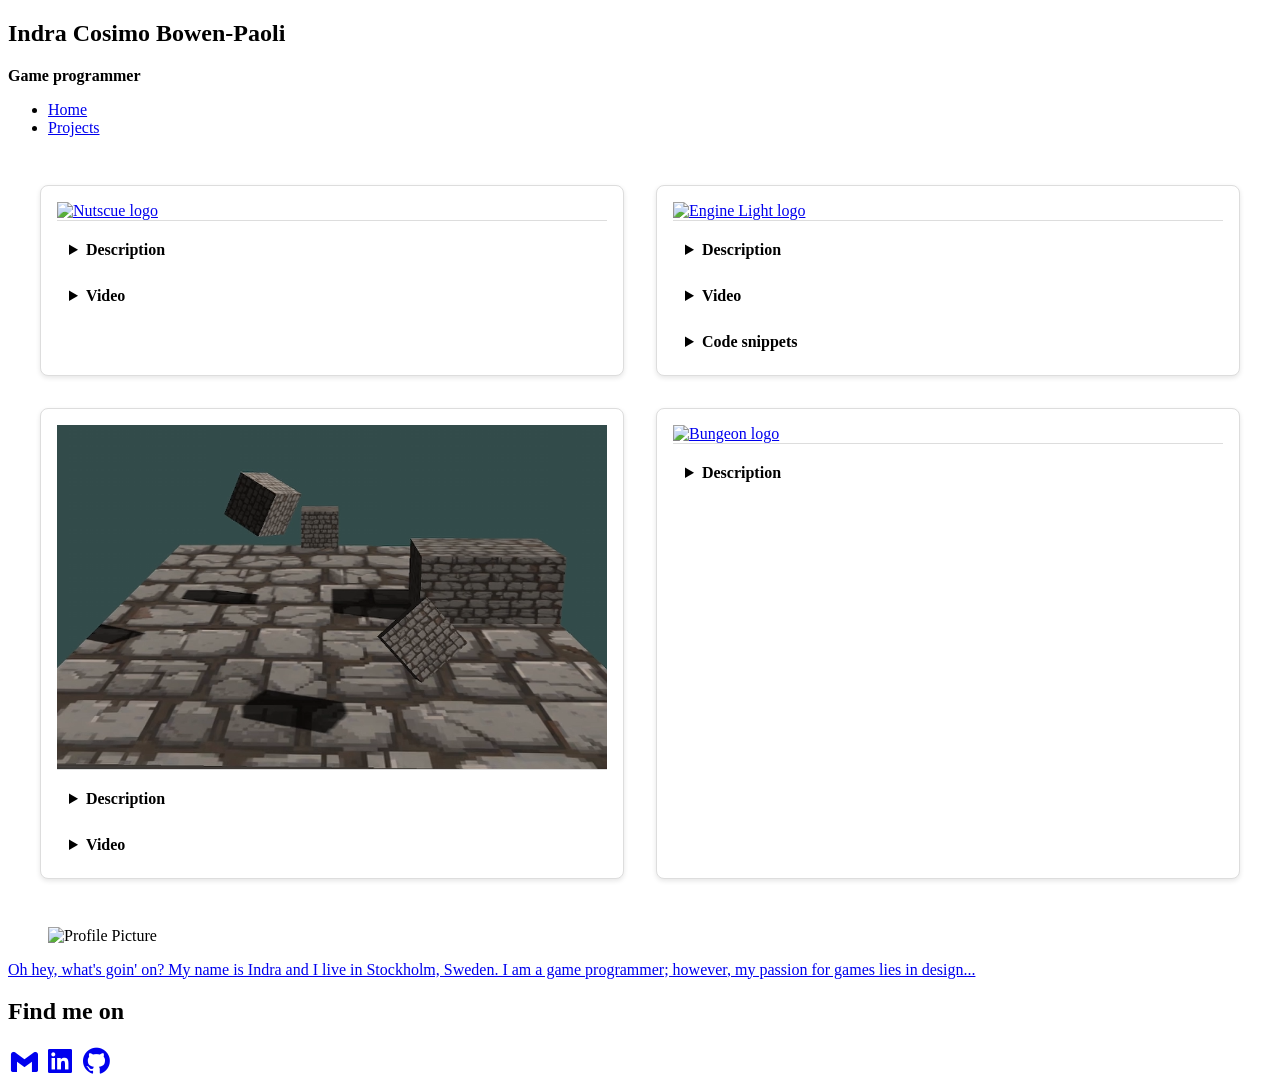
==== projects.html @ 741e6806 "combined video and projects dropdown menus" ====
<!DOCTYPE html>
<html lang="en">

<head>
    <meta charset="utf-8">
    <meta name="viewport" content="width=device-width, initial-scale=1">
    <title>Indra - Projects</title>

    <link rel="stylesheet" href="styles/base.css">
    <link rel="stylesheet" href="styles/components.css">
    <link rel="stylesheet" href="styles/pages/projects.css">

    <link href="https://unpkg.com/boxicons@2.1.4/css/boxicons.min.css" rel="stylesheet">
</head>

<body>
    <nav class="navbar">
        <div class="navbar-bar container">
            <div class="brand">
                <h2 class="title">Indra Cosimo Bowen-Paoli</h2>
                <p class="subtitle"><strong>Game programmer</strong></p>
            </div>

            <ul class="nav-links">
                <li><a href="index.html">Home</a></li>
                <li class="active"><a href="projects.html">Projects</a></li>
            </ul>
        </div>
    </nav>

    <main class="container page">
        <section class="projects-container">
            <!-- Nutscue -->
<div class="project" id="nutscue">
  <a target="_blank" rel="noopener noreferrer" href="https://futuregames.itch.io/nutscue">
    <img src="assets/images/nutscue_logo.png" alt="Nutscue logo" class="project-img">
  </a>

  <details class="dropdown desc-dropdown">
    <summary>Description</summary>
    <div class="dropdown-body">
      A Unity-based platformer where you play as a squirrel mother trying to save her children.
      I made the checkpoint, pause, damage and sound systems.
    </div>
  </details>

  <details class="dropdown video-dropdown">
    <summary>Video</summary>
    <div class="dropdown-body">
      <video class="project-video" controls preload="metadata" playsinline poster="assets/videos/posters/nutscue2.png">
        <source src="assets/videos/NutscueCheckpoints.webm" type="video/webm" />
        Your browser does not support HTML video.
      </video>
      <p class="video-caption">Checkpoint demonstration</p>
    </div>
  </details>
</div>

            <!-- Engine Light -->
<div class="project" id="engine-light">
  <a target="_blank" rel="noopener noreferrer" href="https://futuregames.itch.io/enginelight">
    <img src="assets/images/enginelight_logo.png" alt="Engine Light logo" class="project-img">
  </a>

  <details class="dropdown desc-dropdown">
    <summary>Description</summary>
    <div class="dropdown-body">
      An ambitious project made in Unreal 5, a survival driving game where your car is your safe zone.
      I was responsible for the vehicle programming and kept it modular (shared base + specialized classes, in this case a muscle car was used as the main drivable vehicle)
      so we could iterate on handling and support upgrades/tuning.
    </div>
  </details>

  <details class="dropdown video-dropdown">
    <summary>Video</summary>
    <div class="dropdown-body">
      <video class="project-video" controls preload="metadata" playsinline poster="assets/videos/posters/enginelight_logo.png">
        <source src="assets/videos/EngineClip_webm.webm" type="video/webm" />
        Your browser does not support HTML video.
      </video>
            <p class="video-caption">Driving demonstration</p>
    </div>
  </details>

  <details class="dropdown code-dropdown">
    <summary>Code snippets</summary>
    <div class="dropdown-body">
                        <p>
                            Modular approach: a <strong>base vehicle pawn</strong> holds shared driving behaviors (input, drift,
                            boost, reset), while each car type focuses on <strong>tuning data</strong>.
                            A unified controller swaps between FPS and vehicle pawns and swaps input mapping contexts.
                        </p>

                        <h4>Base car pawn: shared setup + driving hooks</h4>
                        <pre class="code"><code>// Base: shared components + chaos movement access
SetRootComponent(GetMesh());

InteriorSpringArm = CreateDefaultSubobject&lt;USpringArmComponent&gt;(TEXT("Interior Spring Arm"));
InteriorSpringArm-&gt;SetupAttachment(GetMesh());

InteriorCamera = CreateDefaultSubobject&lt;UCameraComponent&gt;(TEXT("Interior Camera"));
InteriorCamera-&gt;SetupAttachment(InteriorSpringArm, USpringArmComponent::SocketName);

ChaosVehicleMovement = CastChecked&lt;UChaosWheeledVehicleMovementComponent&gt;(GetVehicleMovement());
GetMesh()-&gt;SetSimulatePhysics(true);
GetMesh()-&gt;SetCollisionProfileName(FName("Vehicle"));</code></pre>

                        <h4>Drift: reduce grip + increase angular damping</h4>
                        <pre class="code"><code>// Drift
bIsDrifting = true;

for (auto&amp; WheelSetup : ChaosVehicleMovement-&gt;WheelSetups)
{
  if (WheelSetup.WheelClass)
  {
    WheelSetup.WheelClass.GetDefaultObject()-&gt;FrictionForceMultiplier
      = DefaultGrip * DriftGripReduction;
  }
}

GetMesh()-&gt;SetAngularDamping(DefaultAngularDrag * DriftAngularDragMultiplier);
ChaosVehicleMovement-&gt;SetHandbrakeInput(true);</code></pre>

                        <h4>Nitro: temporary engine boost + impulse</h4>
                        <pre class="code"><code>// Nitro boost
bIsBoosting = true;
bCanBoost = false;

float OriginalMaxTorque = ChaosVehicleMovement-&gt;EngineSetup.MaxTorque;
float OriginalMaxRPM = ChaosVehicleMovement-&gt;EngineSetup.MaxRPM;

ChaosVehicleMovement-&gt;EngineSetup.MaxTorque *= BoostMultiplier;
ChaosVehicleMovement-&gt;EngineSetup.MaxRPM *= 2.5f;

GetMesh()-&gt;AddImpulse(GetActorForwardVector() * BoostThrust);</code></pre>

                        <h4>Derived car “feel”: muscle car tuning</h4>
                        <pre class="code"><code>// MuscleCar: tuning values live in the derived class
GetChaosVehicleMovement()-&gt;WheelSetups.SetNum(4);

GetChaosVehicleMovement()-&gt;WheelSetups[0].WheelClass = UCPP_BasicFrontWheel::StaticClass();
GetChaosVehicleMovement()-&gt;WheelSetups[2].WheelClass = UCPP_BasicRearWheel::StaticClass();

GetChaosVehicleMovement()-&gt;EngineSetup.MaxTorque = 750.f;
GetChaosVehicleMovement()-&gt;EngineSetup.MaxRPM = 7000.0f;</code></pre>

                        <h4>Unified controller: swap pawns + swap input mapping contexts</h4>
                        <pre class="code"><code>// Pawn swap + mapping context swap
Subsystem-&gt;ClearAllMappings();

if (NewPawn == VehiclePawn &amp;&amp; CarInputMappingContext)
{
  Subsystem-&gt;AddMappingContext(CarInputMappingContext, 0);
}
else if (NewPawn == FPSPawn &amp;&amp; FPSInputMappingContext)
{
  Subsystem-&gt;AddMappingContext(FPSInputMappingContext, 0);
}

Possess(NewPawn);</code></pre>
                    </div>
                </details>
            </div>

            <!-- Hobby Engine (standalone) -->
<div class="project" id="hobby-engine">
  <img src="assets/images/Dumpster.png" alt="DumpsterFire Engine" class="project-img">

  <details class="dropdown desc-dropdown">
    <summary>Description</summary>
    <div class="dropdown-body">
<div class="dropdown-body">
                        DumpsterFire Engine is a 3D engine using OpenGL as its graphical backend. At its current stage I can
                        generate 3D and 2D objects, load meshes via a .obj loader, set textures and various lighting settings.
                        <br>
                        The in-engine UI allows us to spawn entities and play around with them.
                        <br><br>
                        At its current stage, the engine can:
                        <br>• Render basic 3D and 2D objects.
                        <br>• Load meshes via a .obj loader.
                        <br>• Apply diffuse + specular textures.
                        <br>• Configure lighting in real time (Directional / Point / Spot) with support for up to 16 lights.
                        <br>• Use ImGui panels to spawn/edit entities, adjust render settings, and debug systems while running.
                        <br>• Save/load entity data via JSON serialization.
                    </div>
      <br><br>
      Repo:
      <a href="https://github.com/indracosimo/DumpsterFireRefuelled" target="_blank" rel="noopener noreferrer">
        DumpsterFireRefuelled
      </a>
    </div>
  </details>

  <details class="dropdown video-dropdown">
    <summary>Video</summary>
    <div class="dropdown-body">
      <video class="project-video" controls preload="metadata" playsinline>
        <source src="assets/videos/DumpsterFireEngine.webm" type="video/webm" />
        Your browser does not support HTML video.
      </video>
                  <p class="video-caption">Short demo showing shadow mapping and some short gameplay footage</p>

    </div>
  </details>

  <!-- <details class="dropdown">
    <summary>Notes</summary> -->
    
                </details>
            </div>

            <!-- Bungeon -->
            <div class="project" id="bungeon">
                <a target="_blank" rel="noopener noreferrer" href="https://futuregames.itch.io/the-bungeon">
                    <img src="assets/images/bungeon_logo.png" alt="Bungeon logo" class="project-img">
                </a>

                <details class="dropdown desc-dropdown">
                    <summary>Description</summary>
                    <div class="dropdown-body">
                        A first person dungeon crawler with the ever looming presence of an evil rabbit.
                        I worked on the architecture of game including pause systems, character movement, and dynamic audio.
                    </div>
                </details>
            </div>
        </section>
    </main>

    <!--FOOTER-->
    <footer class="footer">
        <div class="footer-container">
            <div class="footer-columns">

                <div class="footer-left">
                    <figure class="image is-64x64">
                        <img class="is-rounded" src="assets/images/indra_nice.jpg" alt="Profile Picture">
                    </figure>
                    <div class="about-blurb">
                        <a href="#about" class="footer-blurb-link">
                            <p>
                                Oh hey, what's goin' on? My name is Indra and I live in Stockholm, Sweden.
                                I am a game programmer; however, my passion for games lies in design...
                            </p>
                        </a>
                    </div>
                </div>

                <!--Links-->
                <div class="footer-right">
                    <h2>Find me on</h2>
                    <div class="footer-links">
                        <a href="mailto:indracosimo@gmail.com" target="_blank" title="Gmail"><i class="bx bxl-gmail"
                                style="font-size: 2rem;"></i></a>
                        <a href="https://www.linkedin.com/in/indra-cosimo-bowen-paoli-a104a71a9/" target="_blank"
                            title="LinkedIn"><i class="bx bxl-linkedin-square" style="font-size: 2rem;"></i></a>
                        <a href="https://github.com/indracosimo" target="_blank" title="GitHub"><i class="bx bxl-github"
                                style="font-size: 2rem;"></i></a>
                    </div>
                </div>

            </div>
        </div>
    </footer>
</body>

</html>
---- styles/pages/projects.css ----
.projects-container {
  padding: 2rem;
  display: grid;

  /* Force exactly 2 columns on desktop */
  grid-template-columns: repeat(2, minmax(0, 1fr)) !important;

  gap: 2rem;

    background: var(--border);
  border: 1px solid var(--border);
  border-radius: 16px;
}

/* Collapse to 1 column earlier for readability */
@media (max-width: 980px) {
  .projects-container {
    grid-template-columns: 1fr !important;
  }
}

.project {
  background: #fff;
  border: 1px solid #ddd;
  border-radius: 8px;
  overflow: hidden;
  box-shadow: 0 2px 5px rgba(0, 0, 0, 0.1);
  padding: 1rem;
}

.project img {
  width: 100%;
  height: auto;
  border-bottom: 1px solid #ddd;
  display: block;
}

.project-video {
  width: 100%;
  height: auto;
  margin-top: 0.75rem;
  border-radius: 10px;
  display: block;
  border: 1px solid rgba(179, 209, 248, 0.6);
}

/* Shared dropdown styling (Description + Video + Code snippets + Notes) */
.dropdown {
  margin-top: 0.75rem;
  border: 1px solid #ddd;
  border-radius: 10px;
  padding: 0.5rem 0.75rem;
  background: rgba(255, 255, 255, 0.6);
      background: var(--surface);
  border: 1px solid var(--border);
  border-radius: 16px;
}

.dropdown > summary {
  cursor: pointer;
  font-weight: 700;
  user-select: none;
}

.dropdown .dropdown-body {
  margin-top: 0.5rem;
  color: rgba(30, 42, 58, 0.9);
}
.video-caption {
  margin-top: 0.5rem;
  color: rgba(30, 42, 58, 0.85);
  font-size: 0.95rem;
}

/* Code snippet formatting */
.dropdown h4 {
  margin-top: 0.75rem;
  font-size: 1rem;
}

pre.code {
  margin-top: 0.5rem;
  padding: 0.75rem;
  overflow: auto;
  border-radius: 10px;
  background: #0f172a;
  color: #e2e8f0;
  font-size: 0.85rem;
  line-height: 1.35;
  border: 1px solid rgba(179, 209, 248, 0.35);
}

pre.code code {
  font-family: ui-monospace, SFMono-Regular, Menlo, Monaco, Consolas, "Liberation Mono", "Courier New", monospace;
}
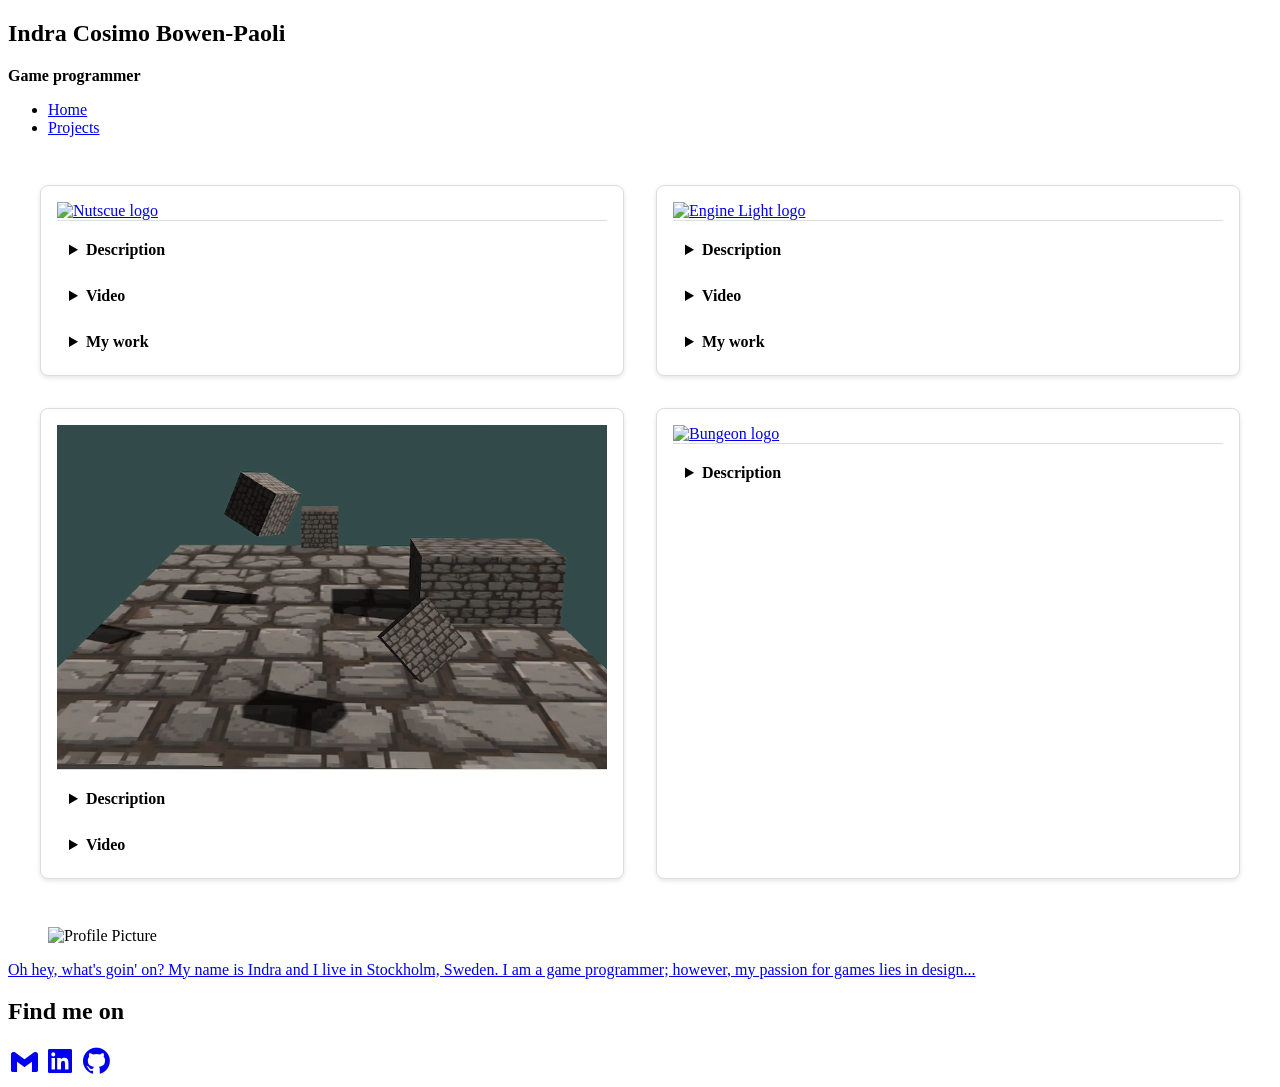
==== commit 41902781: "Nutscue Update" ====
--- a/projects.html
+++ b/projects.html
@@ -54,6 +54,211 @@
       <p class="video-caption">Checkpoint demonstration</p>
     </div>
   </details>
+
+  <details class="dropdown code-dropdown">
+  <summary>My work</summary>
+  <div class="dropdown-body">
+
+    <p>
+      I focused on a pause system that <strong>does not rely on Time.timeScale</strong>.
+      Instead, a centralized <strong>GameStateHandler</strong> drives the paused state, and player logic
+      explicitly freezes movement + gravity + animation, while storing/restoring values to avoid bugs
+      (like infinite jumping when pausing mid-air).
+    </p>
+
+  
+    <h4>GameStateHandler (singleton + state machine + pause/resume)</h4>
+    <pre class="code"><code>public enum GameState
+{
+  Playing,
+  Paused,
+  GameOver
+}
+
+public class GameStateHandler : MonoBehaviour
+{
+  public static GameStateHandler Instance { get; private set; }
+  public GameState CurrentState { get; private set; } = GameState.Playing;
+
+  public Animator[] animators;
+
+  private UIManager uiManager;
+  private PlayerMovement playerMovement;
+
+  public bool isGameOver = false;
+
+  void Awake()
+  {
+    if (Instance == null) Instance = this;
+    else { Destroy(gameObject); return; }
+
+    uiManager = GetComponent&lt;UIManager&gt;();
+    if (uiManager == null)
+    {
+      Debug.Log("UIManager not found in scene, please attach.");
+    }
+  }
+
+  void Start()
+  {
+    if (uiManager != null) uiManager.OnResumePress();
+  }
+
+  public void ChangeState(GameState newState)
+  {
+    if (CurrentState == newState) return;
+    CurrentState = newState;
+
+    switch (newState)
+    {
+      case GameState.Paused:   PauseGame();  break;
+      case GameState.Playing:  ResumeGame(); break;
+      case GameState.GameOver: GameOver();   break;
+    }
+  }
+
+  public void TogglePause()
+  {
+    if (CurrentState == GameState.Playing) ChangeState(GameState.Paused);
+    else if (CurrentState == GameState.Paused) ChangeState(GameState.Playing);
+  }
+
+  public void PauseGame()
+  {
+    Debug.Log("Game Paused");
+
+    foreach (Animator animator in animators)
+    {
+      animator.enabled = false;
+    }
+  }
+
+  public void ResumeGame()
+  {
+    if (uiManager != null) uiManager.OnResumePress();
+    Debug.Log("Game Resumed");
+
+    ChangeState(GameState.Playing);
+  }
+
+  public void GameOver()
+  {
+    if (CurrentState == GameState.Paused) ResumeGame();
+
+    ChangeState(GameState.GameOver);
+    isGameOver = true;
+    Debug.Log("Game Over");
+
+    if (playerMovement != null) playerMovement.enabled = false;
+  }
+}</code></pre>
+
+    <h4>Player pause guard (freeze gravity + animation, restore cleanly)</h4>
+
+ <pre class="code"><code>// PlayerMovement
+if (GameStateHandler.Instance != null &&
+    GameStateHandler.Instance.CurrentState == GameState.Paused)
+{
+  if (ani != null && ani.speed != 0)
+  {
+    previousAnimatorSpeed = ani.speed;
+    ani.speed = 0;
+  }
+
+  if (rb.useGravity)
+  {
+    isGravityEnabled = true;
+    rb.useGravity = false;
+    rb.linearVelocity = Vector3.zero;
+  }
+
+  transform.position = previousPosition;
+  return;
+}
+else
+{
+  if (!isGravityEnabled && rb.useGravity == false)
+  {
+    rb.useGravity = true;
+  }
+
+  if (ani != null && ani.speed == 0 && previousAnimatorSpeed != 0)
+  {
+    ani.speed = previousAnimatorSpeed;
+  }
+}</code></pre>
+
+    <h4>Checkpoint trigger (store respawn point + feedback)</h4>
+    <pre class="code"><code>public class Checkpoint : MonoBehaviour
+{
+  private Respawner respawner;
+  private BoxCollider checkPointCollider;
+
+  public ParticleSystem effect;
+  [System.NonSerialized] public AudioManager audioManager;
+
+  void Awake()
+  {
+    checkPointCollider = GetComponent&lt;BoxCollider&gt;();
+    respawner = GameObject.FindGameObjectWithTag("Respawn").GetComponent&lt;Respawner&gt;();
+    audioManager = GameObject.FindGameObjectWithTag("Audio").GetComponent&lt;AudioManager&gt;();
+  }
+
+  private void OnTriggerEnter(Collider other)
+  {
+    if (other.gameObject.CompareTag("Player"))
+    {
+      respawner.respawnPoint = this.gameObject;
+      checkPointCollider.enabled = false;
+
+      audioManager.PlaySFX(audioManager.checkpoint);
+      effect.Play(true);
+    }
+  }
+}</code></pre>
+
+    <h4>Damage source trigger (hurt / death routing)</h4>
+    <pre class="code"><code>public class DamageSource : MonoBehaviour
+{
+  PlayerUI playerUI;
+  PlayerMovement player;
+  CollectionSystem collectionSystem;
+
+  void Awake()
+  {
+    player = gameObject.GetComponent&lt;PlayerMovement&gt;();
+    collectionSystem = GetComponent&lt;CollectionSystem&gt;();
+
+    if (collectionSystem != null)
+    {
+      playerUI = collectionSystem.playerUI;
+    }
+  }
+
+  void OnTriggerEnter(Collider other)
+  {
+    if (other.gameObject.tag == "Enemy")
+    {
+      if (collectionSystem != null && playerUI != null)
+      {
+        player.GotHurt();
+        playerUI.MinusHealth();
+      }
+      else
+      {
+        Debug.Log("Collection system or PlayerUI is missing");
+      }
+    }
+
+    if (other.gameObject.tag == "Serpent")
+    {
+      playerUI.Death();
+    }
+  }
+}</code></pre>
+
+  </div>
+</details>
 </div>
 
             <!-- Engine Light -->
@@ -83,7 +288,7 @@
   </details>
 
   <details class="dropdown code-dropdown">
-    <summary>Code snippets</summary>
+    <summary>My work</summary>
     <div class="dropdown-body">
                         <p>
                             Modular approach: a <strong>base vehicle pawn</strong> holds shared driving behaviors (input, drift,
@@ -134,7 +339,7 @@
 
 GetMesh()-&gt;AddImpulse(GetActorForwardVector() * BoostThrust);</code></pre>
 
-                        <h4>Derived car “feel”: muscle car tuning</h4>
+                        <h4>Car feel: muscle car tuning</h4>
                         <pre class="code"><code>// MuscleCar: tuning values live in the derived class
 GetChaosVehicleMovement()-&gt;WheelSetups.SetNum(4);
 
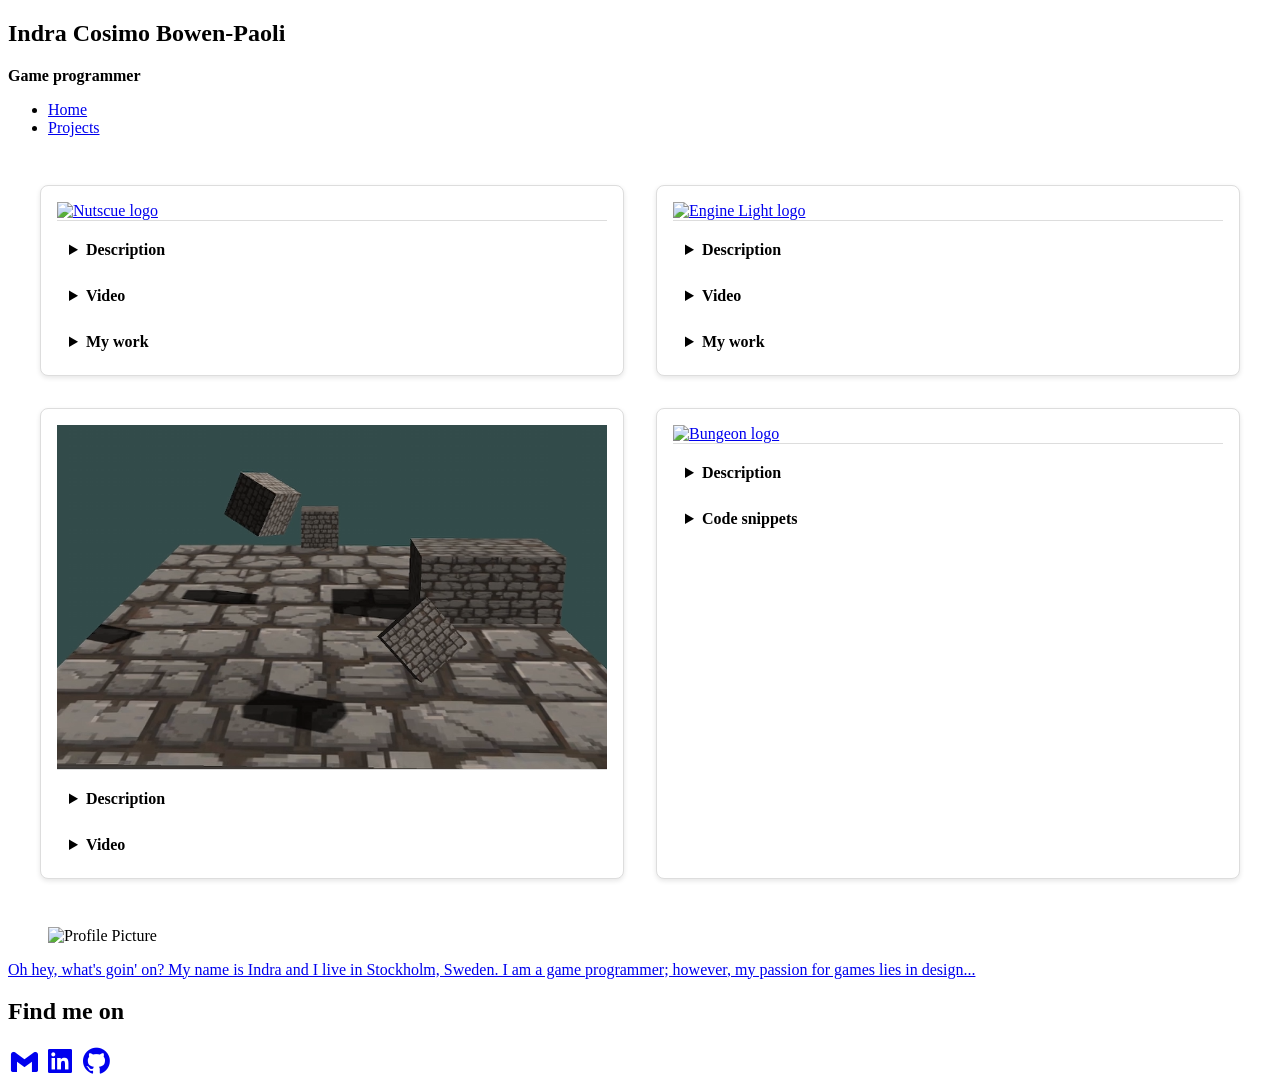
==== commit 0bf6e87b: "Bungeon updated" ====
--- a/projects.html
+++ b/projects.html
@@ -52,6 +52,14 @@
         Your browser does not support HTML video.
       </video>
       <p class="video-caption">Checkpoint demonstration</p>
+
+          <div class="dropdown-body">
+      <video class="project-video" controls preload="metadata" playsinline poster="assets/videos/posters/nutscue2.png">
+        <source src="assets/videos/NutscueDamage.webm" type="video/webm" />
+        Your browser does not support HTML video.
+      </video>
+      <p class="video-caption">Hurtbox demonstration</p>
+    </div>
     </div>
   </details>
 
@@ -415,20 +423,222 @@
             </div>
 
             <!-- Bungeon -->
-            <div class="project" id="bungeon">
-                <a target="_blank" rel="noopener noreferrer" href="https://futuregames.itch.io/the-bungeon">
-                    <img src="assets/images/bungeon_logo.png" alt="Bungeon logo" class="project-img">
-                </a>
-
-                <details class="dropdown desc-dropdown">
-                    <summary>Description</summary>
-                    <div class="dropdown-body">
-                        A first person dungeon crawler with the ever looming presence of an evil rabbit.
-                        I worked on the architecture of game including pause systems, character movement, and dynamic audio.
-                    </div>
-                </details>
-            </div>
-        </section>
+<!-- Bungeon -->
+<div class="project" id="bungeon">
+  <a target="_blank" rel="noopener noreferrer" href="https://futuregames.itch.io/the-bungeon">
+    <img src="assets/images/bungeon_logo.png" alt="Bungeon logo" class="project-img">
+  </a>
+
+  <details class="dropdown desc-dropdown">
+    <summary>Description</summary>
+    <div class="dropdown-body">
+      A first-person dungeon crawler with the looming presence of an evil rabbit.
+      <br><br>
+      I worked as a generalist across core systems:
+      <br>• <strong>GameState-driven pause</strong> (systems subscribe/unsubscribe / early-return on pause)
+      <br>• <strong>FPS character controller</strong> (movement, jump/gravity, dash/knockback, bounds reset)
+      <br>• <strong>Audio</strong> (music + SFX one-shots, plus surface-based footsteps)
+      <br>• <strong>Event system</strong> (lightweight event hub for gameplay signals)
+      <br>• <strong>Dialogue</strong> (UI + timed close + trigger)
+      <br>• <strong>Notes</strong> (raycast interact + UI display that temporarily disables player + pausing)
+    </div>
+  </details>
+
+  <details class="dropdown code-dropdown">
+    <summary>Code snippets</summary>
+    <div class="dropdown-body">
+
+      <h4>GameState-driven pause (controller enable/disable)</h4>
+      <pre class="code"><code>// FPSController
+private void Awake()
+{
+  characterController = GetComponent&lt;CharacterController&gt;();
+  GameStateManager.Instance.OnGameStateChanged += OnGameStateChanged;
+  GameStateManager.Instance.SetState(GameState.Play);
+}
+
+private void OnDestroy()
+{
+  GameStateManager.Instance.OnGameStateChanged -= OnGameStateChanged;
+}
+
+private void OnGameStateChanged(GameState newState)
+{
+  enabled = newState == GameState.Play;
+  Cursor.lockState = CursorLockMode.None;
+  Cursor.visible = newState != GameState.Play;
+}</code></pre>
+
+      <h4>FPS movement + dash (CharacterController)</h4>
+      <pre class="code"><code>// FPSController
+Vector3 forward = transform.TransformDirection(Vector3.forward);
+Vector3 right = transform.TransformDirection(Vector3.right);
+
+bool isRunning = Input.GetKey(KeyCode.LeftShift);
+
+float curSpeedX = canMove ? (isRunning ? runSpeed : walkSpeed) * Input.GetAxis("Vertical") : 0;
+float curSpeedY = canMove ? (isRunning ? runSpeed : walkSpeed) * Input.GetAxis("Horizontal") : 0;
+
+Vector3 move = (forward * curSpeedX) + (right * curSpeedY);
+
+if (move.magnitude &gt; 1f)
+{
+  move.Normalize(); // diagonal speed fix
+  move *= (isRunning ? runSpeed : walkSpeed);
+}
+
+moveDirection = move;
+
+if (Input.GetButton("Jump") &amp;&amp; canMove &amp;&amp; characterController.isGrounded)
+  moveDirection.y = jumpPower;
+
+if (!characterController.isGrounded)
+  moveDirection.y -= gravity * Time.deltaTime;
+
+characterController.Move(moveDirection * Time.deltaTime);
+
+if (Input.GetKeyDown(KeyCode.Mouse1)) dashing = true;
+
+if (dashing)
+{
+  capsuleCollider.enabled = false;
+
+  m_dashTimer += Time.deltaTime;
+  if (m_dashTimer &gt;= 0.5f)
+  {
+    dashing = false;
+    m_dashTimer = 0;
+    capsuleCollider.enabled = true;
+  }
+
+  Vector3 dashDirection =
+    (transform.forward * Input.GetAxis("Vertical") +
+     transform.right * Input.GetAxis("Horizontal")).normalized;
+
+  characterController.Move(dashDirection * m_dashDistance);
+}</code></pre>
+
+      <h4>AudioManager (music + SFX routing)</h4>
+      <pre class="code"><code>public class AudioManager : MonoBehaviour
+{
+  [SerializeField] private AudioSource musicSource;
+  [SerializeField] private AudioSource sfxSource;
+
+  public AudioClip background;
+  [Range(0, 1)] public float backgroundVolume = 1.0f;
+
+  public AudioClip collectable;
+  [Range(0, 1)] public float collectableVolume = 1.0f;
+
+  void Start()
+  {
+    musicSource.clip = background;
+    musicSource.volume = backgroundVolume;
+    musicSource.Play();
+  }
+
+  public void PlaySFX(AudioClip clip)
+  {
+    if (clip == collectable) sfxSource.volume = collectableVolume;
+    sfxSource.PlayOneShot(clip);
+  }
+}</code></pre>
+
+      <h4>Footsteps: pick sound by surface under player</h4>
+      <pre class="code"><code>// Footsteps
+if (GameStateManager.Instance != null &&
+    GameStateManager.Instance.CurrentGameState == GameState.Pause) return;
+
+if (characterController.isGrounded && characterController.velocity.magnitude &gt; 1f)
+{
+  if (!footstepSource.isPlaying)
+    PlayFootsteps();
+}
+
+string GetCurrentLayer()
+{
+  if (Physics.Raycast(transform.position, Vector3.down, out RaycastHit hit, 2f))
+    return LayerMask.LayerToName(hit.collider.gameObject.layer);
+
+  return "Unknown";
+}</code></pre>
+
+      <h4>Event manager (lightweight gameplay events)</h4>
+      <pre class="code"><code>public class EventsManager : MonoBehaviour
+{
+  public static EventsManager instance { get; private set; }
+
+  private void Awake()
+  {
+    if (instance != null)
+      Debug.LogError("Found more than one Game Events Manager in the scene.");
+    instance = this;
+  }
+
+  public event Action onPlayerJump;
+
+  public void PlayerJump()
+  {
+    onPlayerJump?.Invoke();
+  }
+}</code></pre>
+
+      <h4>Dialogue: UI show + timed close</h4>
+      <pre class="code"><code>// DialogueManager
+public void StartDialogue(int day)
+{
+  UI.SetActive(true);
+
+  nameText.text = baseDialogue.npcName;
+  dialogueText.text = Messages[day - 1];
+
+  StartCoroutine(CloseAfterSeconds());
+}
+
+IEnumerator CloseAfterSeconds()
+{
+  yield return new WaitForSeconds(secondsToShow);
+  EndDialogue();
+}
+
+public void EndDialogue()
+{
+  UI.SetActive(false);
+}</code></pre>
+
+      <h4>Notes: raycast interact + open UI (disable player + pause controller)</h4>
+      <pre class="code"><code>// Raycast
+if (Physics.Raycast(_camera.ViewportToWorldPoint(new Vector3(0.5f, 0.5f)),
+    transform.forward, out RaycastHit hit, rayLength))
+{
+  var readableItem = hit.collider.GetComponent&lt;NoteController&gt;();
+  if (readableItem != null)
+  {
+    noteController = readableItem;
+    HighlightCrosshair(true);
+  }
+  else
+  {
+    ClearNote();
+  }
+}
+
+if (noteController != null &amp;&amp; Input.GetKeyDown(interactKey))
+{
+  noteController.ShowNote();
+}
+
+// NoteController
+noteTextUI.text = noteData.noteText;
+noteCanvas.SetActive(true);
+player.enabled = false;
+
+pauseController = GameObject.FindAnyObjectByType&lt;PauseController&gt;();
+if (pauseController != null) pauseController.enabled = false;</code></pre>
+
+    </div>
+  </details>
+</div>
     </main>
 
     <!--FOOTER-->
--- a/styles/pages/projects.css
+++ b/styles/pages/projects.css
@@ -12,10 +12,39 @@
   border-radius: 16px;
 }
 
-/* Collapse to 1 column earlier for readability */
-@media (max-width: 980px) {
+/* ===== Mobile full-bleed projects layout ===== */
+@media (max-width: 900px) {
+  main.container.page {
+    width: 100%;
+    margin-inline: 0;
+    padding-inline: 0;
+  }
+
   .projects-container {
     grid-template-columns: 1fr !important;
+
+    padding: 1rem 0;
+
+    border-radius: 0;
+    border-left: 0;
+    border-right: 0;
+  }
+
+  .project {
+    margin-inline: 0;
+    border-radius: 0;
+
+    padding: 1rem;
+  }
+
+  .dropdown {
+    border-radius: 10px;
+    padding: 0.6rem 0.8rem;
+  }
+
+  pre.code {
+    font-size: 0.8rem;
+    padding: 0.65rem;
   }
 }
 
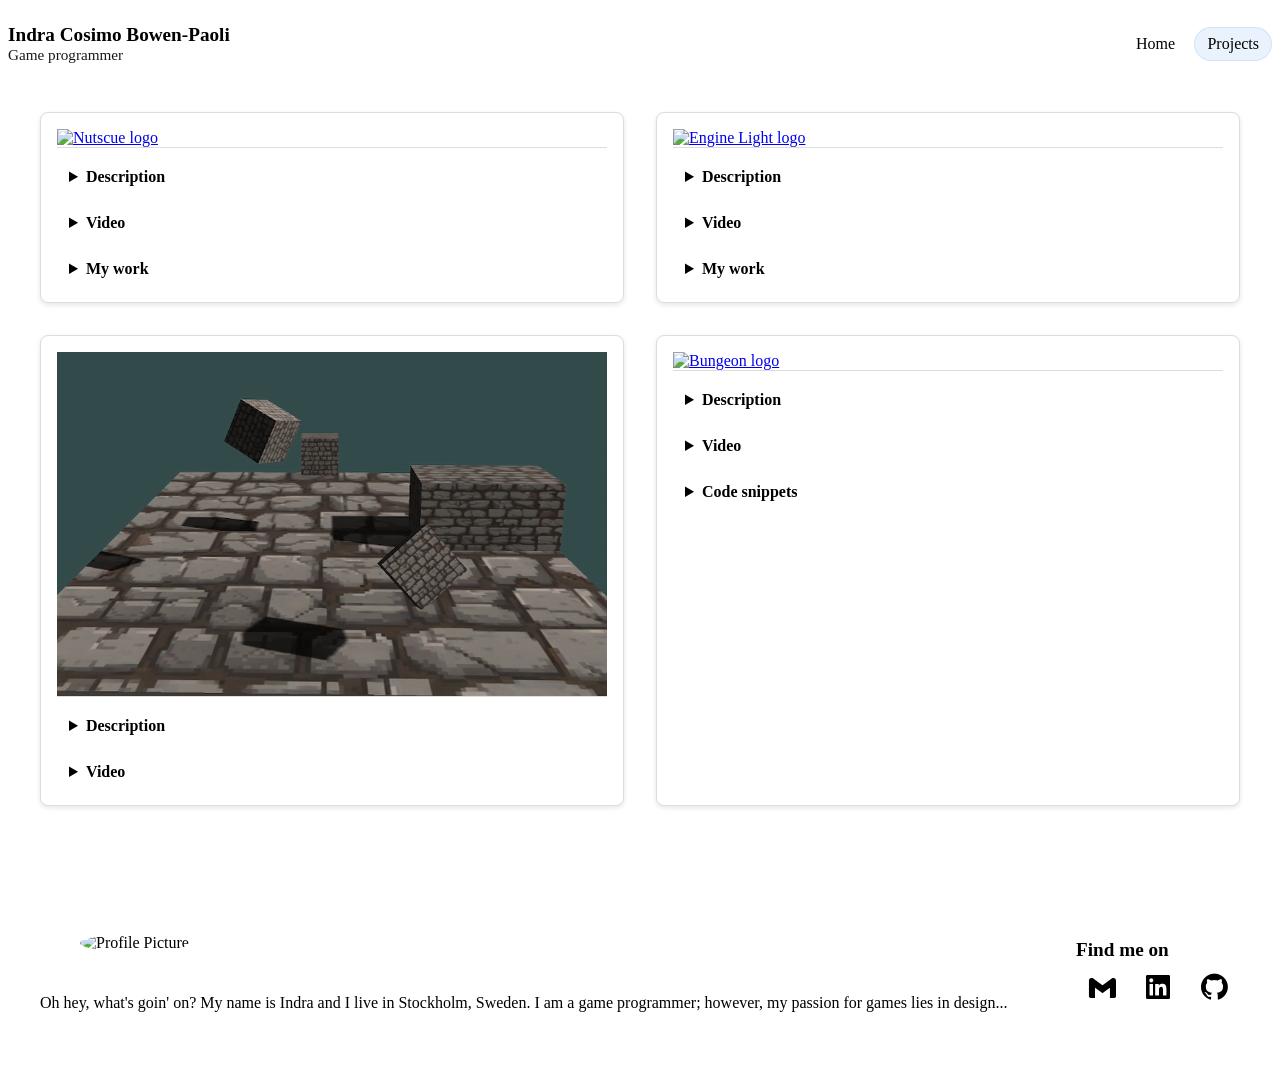
==== commit 8ac80a98: "BungeonUpdate and some css" ====
--- a/projects.html
+++ b/projects.html
@@ -11,14 +11,16 @@
     <link rel="stylesheet" href="styles/pages/projects.css">
 
     <link href="https://unpkg.com/boxicons@2.1.4/css/boxicons.min.css" rel="stylesheet">
+    <script data-goatcounter="https://indracosimo.goatcounter.com/count"
+        async src="//gc.zgo.at/count.js"></script>
 </head>
 
 <body>
     <nav class="navbar">
         <div class="navbar-bar container">
             <div class="brand">
-                <h2 class="title">Indra Cosimo Bowen-Paoli</h2>
-                <p class="subtitle"><strong>Game programmer</strong></p>
+                <h2 class="title"><a href="index.html">Indra Cosimo Bowen-Paoli</a></h2>
+                <p class="subtitle"><a href="index.html">Game programmer</a></p>
             </div>
 
             <ul class="nav-links">
@@ -375,9 +377,11 @@
                 </details>
             </div>
 
-            <!-- Hobby Engine (standalone) -->
+            <!-- DumpsterFire Engine -->
 <div class="project" id="hobby-engine">
-  <img src="assets/images/Dumpster.png" alt="DumpsterFire Engine" class="project-img">
+  <a target="_blank" rel="noopener noreferrer" href="https://github.com/indracosimo/DumpsterFireRefuelled">
+    <img src="assets/images/Dumpster.png" alt="DumpsterFire Engine" class="project-img">
+  </a>
 
   <details class="dropdown desc-dropdown">
     <summary>Description</summary>
@@ -444,6 +448,18 @@
     </div>
   </details>
 
+ <details class="dropdown video-dropdown">
+    <summary>Video</summary>
+    <div class="dropdown-body">
+      <video class="project-video" controls preload="metadata" playsinline poster="assets/videos/posters/bungeon.png">
+        <source src="assets/videos/BungeonGameplay.webm" type="video/webm" />
+        Your browser does not support HTML video.
+      </video>
+      <p class="video-caption">General Gameplay</p>
+      
+    </div>
+  </details>
+
   <details class="dropdown code-dropdown">
     <summary>Code snippets</summary>
     <div class="dropdown-body">
--- a/styles/components.css
+++ b/styles/components.css
@@ -0,0 +1,165 @@
+/* Navbar (shared) */
+.navbar {
+  background-color: var(--dark);
+  color: var(--on-dark);
+
+}
+
+.navbar-bar {
+  display: flex;
+  justify-content: space-between;
+  align-items: center;
+  gap: 1rem;
+  padding-block: 1rem;
+
+}
+
+.brand .title 
+{
+  margin: 0;
+  font-size: 1.2rem;
+  /* text-decoration: none; */
+}
+
+.brand .subtitle 
+{
+  margin: 0;
+  font-size: 0.95rem;
+  opacity: 0.9;
+  /* text-decoration: none; */
+}
+
+.brand .title a, .brand .subtitle a 
+{
+  color: inherit;
+  text-decoration: none;
+}
+
+.brand .title a:hover,
+.brand .subtitle a:hover 
+{
+   color: inherit;
+  text-decoration: none;
+}
+
+.nav-links 
+{
+  list-style: none;
+  display: flex;
+  gap: 0.4rem;
+  padding: 0;
+  margin: 0;
+  
+}
+
+.nav-links a 
+{
+  color: var(--on-dark);
+  text-decoration: none;
+  padding: 0.45rem 0.75rem;
+  border-radius: 999px;
+  display: inline-block;
+  transition: background-color 150ms ease, border-color 150ms ease;
+  border: 1px solid transparent;
+}
+
+/* Hover: subtle light-blue tint */
+.nav-links a:hover {
+  background-color: rgba(179, 209, 248, 0.18); /* --border, transparent */
+}
+
+/* Active: slightly stronger tint + border */
+.nav-links li.active a {
+  background-color: rgba(179, 209, 248, 0.28);
+  border-color: rgba(179, 209, 248, 0.45);
+}
+
+/* Footer (shared) */
+.footer {
+  background-color: var(--dark);
+  color: var(--on-dark);
+  padding: 2rem 1rem;
+  margin-top: 3rem;
+  text-align: center;
+}
+
+.footer-container {
+  max-width: 1200px;
+  margin: 0 auto;
+}
+
+.footer-columns {
+  display: flex;
+  flex-direction: column;
+  align-items: center;
+  gap: 20px;
+}
+
+.footer-left,
+.footer-right {
+  display: flex;
+  flex-direction: column;
+  align-items: center;
+  gap: 10px;
+}
+
+.footer-links a {
+  margin: 0 10px;
+  color: var(--on-dark);
+  text-decoration: none;
+  font-size: 1.2rem;
+}
+
+.footer-links a:hover {
+  color: var(--surface-2); /* pink tint hover */
+}
+
+.footer-right h2 {
+  margin: 0;
+  font-size: 1.2rem;
+}
+
+.about-blurb a {
+  text-decoration: none;
+  color: var(--on-dark);
+}
+
+/* Image helper */
+.is-rounded {
+  border-radius: 50%;
+  width: 150px;
+  height: 150px;
+  object-fit: cover;
+}
+
+/* Responsive */
+@media (max-width: 768px) {
+  .navbar-bar {
+    flex-direction: column;
+    align-items: flex-start;
+  }
+
+  .nav-links {
+    flex-direction: column;
+    width: 100%;
+    gap: 0.5rem;
+  }
+
+  .nav-links a {
+    width: 100%;
+  }
+}
+
+@media (min-width: 769px) {
+  .footer-columns {
+    flex-direction: row;
+    justify-content: space-between;
+    align-items: center;
+    text-align: left;
+  }
+
+  .footer-left,
+  .footer-right {
+    align-items: flex-start;
+  }
+}
--- a/styles/pages/projects.css
+++ b/styles/pages/projects.css
@@ -74,7 +74,8 @@
 }
 
 /* Shared dropdown styling (Description + Video + Code snippets + Notes) */
-.dropdown {
+.dropdown 
+{
   margin-top: 0.75rem;
   border: 1px solid #ddd;
   border-radius: 10px;
@@ -85,29 +86,34 @@
   border-radius: 16px;
 }
 
-.dropdown > summary {
+.dropdown > summary 
+{
   cursor: pointer;
   font-weight: 700;
   user-select: none;
 }
 
-.dropdown .dropdown-body {
+.dropdown .dropdown-body 
+{
   margin-top: 0.5rem;
   color: rgba(30, 42, 58, 0.9);
 }
-.video-caption {
+.video-caption 
+{
   margin-top: 0.5rem;
   color: rgba(30, 42, 58, 0.85);
   font-size: 0.95rem;
 }
 
 /* Code snippet formatting */
-.dropdown h4 {
+.dropdown h4 
+{
   margin-top: 0.75rem;
   font-size: 1rem;
 }
 
-pre.code {
+pre.code 
+{
   margin-top: 0.5rem;
   padding: 0.75rem;
   overflow: auto;
@@ -119,6 +125,7 @@
   border: 1px solid rgba(179, 209, 248, 0.35);
 }
 
-pre.code code {
+pre.code code 
+{
   font-family: ui-monospace, SFMono-Regular, Menlo, Monaco, Consolas, "Liberation Mono", "Courier New", monospace;
 }
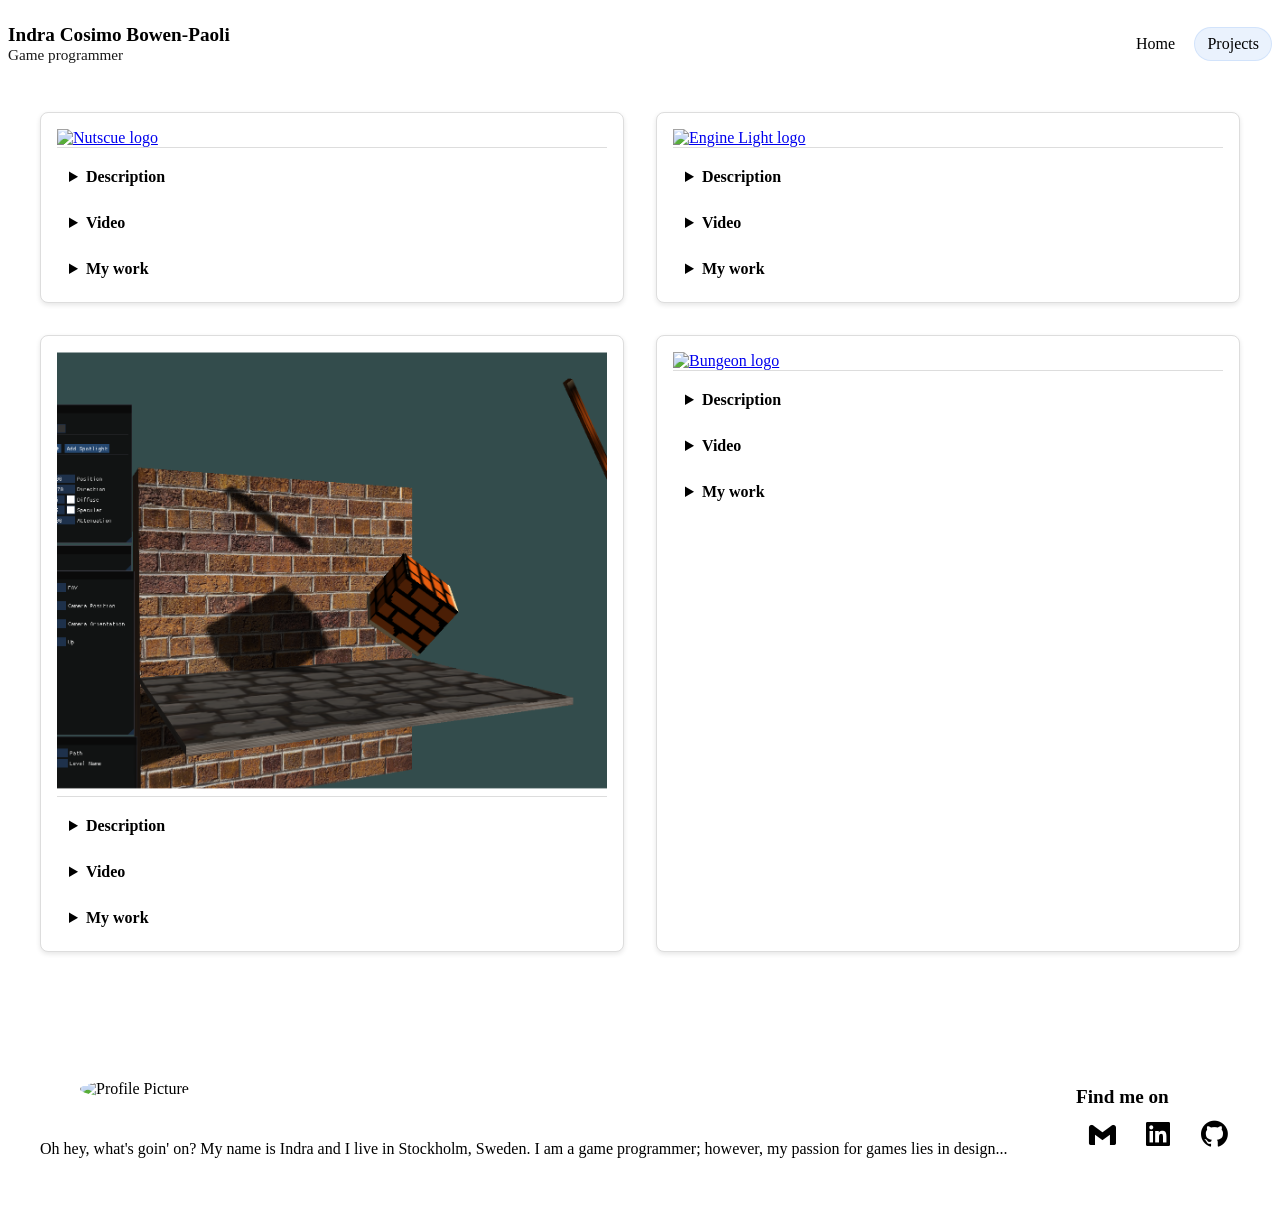
==== commit 572a99d8: "Code snippets/Projects page complete" ====
--- a/projects.html
+++ b/projects.html
@@ -380,7 +380,7 @@
             <!-- DumpsterFire Engine -->
 <div class="project" id="hobby-engine">
   <a target="_blank" rel="noopener noreferrer" href="https://github.com/indracosimo/DumpsterFireRefuelled">
-    <img src="assets/images/Dumpster.png" alt="DumpsterFire Engine" class="project-img">
+    <img src="assets/posters/dumpsterengine.png" alt="DumpsterFire Engine" class="project-img">
   </a>
 
   <details class="dropdown desc-dropdown">
@@ -401,9 +401,6 @@
                         <br>• Save/load entity data via JSON serialization.
                     </div>
       <br><br>
-      Repo:
-      <a href="https://github.com/indracosimo/DumpsterFireRefuelled" target="_blank" rel="noopener noreferrer">
-        DumpsterFireRefuelled
       </a>
     </div>
   </details>
@@ -418,6 +415,251 @@
                   <p class="video-caption">Short demo showing shadow mapping and some short gameplay footage</p>
 
     </div>
+  </details>
+    <details class="dropdown code-dropdown">
+    <summary>My work</summary>
+    <div class="dropdown-body">
+      <section>
+  <h4>DumpsterFireEngine code snippets</h4>
+  <p>
+    Highlights from the engine: AABB collision detection/resolution, and a shadow mapping pipeline (depth FBO + PCF sampling).
+  </p>
+<!-- 
+  <h5>AABB collision</h5> -->
+
+  <p><strong>AABB bounds (from transform)</strong> Axis-aligned bounding box built from position + scale (half-extents).</p>
+  <pre class="code"><code>struct AABB
+{
+    glm::vec3 min;
+    glm::vec3 max;
+
+    AABB() : min(0.0f), max(0.0f) {}
+
+    AABB(const glm::vec3& center, const glm::vec3& halfExtents) : min(center - halfExtents), max(center + halfExtents) {}
+
+    static AABB FromTransform(const glm::vec3& position, const glm::vec3& scale)
+    {
+        glm::vec3 halfExtents = scale * 0.5f;
+        return AABB(position, halfExtents);
+    }
+
+    glm::vec3 GetCenter() const {return (min + max) * 0.5f;}
+    glm::vec3 GetExtents() const {return (max - min) * 0.5f;}
+};</code></pre>
+
+  <p><strong>Collision test (minimum penetration axis)</strong> Overlap test on X/Y/Z; early-out if separated; chooses smallest overlap axis and signs it using centers.</p>
+  <pre class="code"><code>bool PhysicsManager::bCheckAABBCollision(const AABB& a, const AABB& b, CollisionInfo& outInfo)
+{
+    outInfo = CollisionInfo{};
+
+    const float overlapX = std::min(a.max.x, b.max.x) - std::max(a.min.x, b.min.x);
+    const float overlapY = std::min(a.max.y, b.max.y) - std::max(a.min.y, b.min.y);
+    const float overlapZ = std::min(a.max.z, b.max.z) - std::max(a.min.z, b.min.z);
+
+    const float eps = 0.0001f;
+    if (overlapX <= eps || overlapY <= eps || overlapZ <= eps)
+        return false;
+
+    float minOverlap = overlapX;
+    glm::vec3 axis(1.0f, 0.0f, 0.0f);
+
+    if (overlapY < minOverlap)
+    {
+        minOverlap = overlapY;
+        axis = glm::vec3(0.0f, 1.0f, 0.0f);
+    }
+    if (overlapZ < minOverlap)
+    {
+        minOverlap = overlapZ;
+        axis = glm::vec3(0.0f, 0.0f, 1.0f);
+    }
+
+    const glm::vec3 aCenter = a.GetCenter();
+    const glm::vec3 bCenter = b.GetCenter();
+    glm::vec3 dir = aCenter - bCenter;
+
+    if (axis.x != 0.0f) axis.x = (dir.x >= 0.0f) ? 1.0f : -1.0f;
+    if (axis.y != 0.0f) axis.y = (dir.y >= 0.0f) ? 1.0f : -1.0f;
+    if (axis.z != 0.0f) axis.z = (dir.z >= 0.0f) ? 1.0f : -1.0f;
+
+    outInfo.bCollided = true;
+    outInfo.contactAxis = axis;
+    outInfo.contactDepth = minOverlap;
+    return true;
+}</code></pre>
+
+  <p><strong>Collision resolution (separation + grounded)</strong> After detection: runs callback, computes separation correction, handles static vs dynamic objects, updates AABBs, resolves response, and sets grounded state for the player.</p>
+  <pre class="code"><code>// collision detection + resolution + separation
+for (size_t i = 0; i < physicsComponents.size(); i++)
+{
+    for (size_t j = i + 1; j < physicsComponents.size(); j++)
+    {
+        CollisionInfo info;
+        if (!bCheckAABBCollision(collisionBoxes[i], collisionBoxes[j], info))
+            continue;
+        
+        if (collisionCallback)
+        {
+            collisionCallback((int)i, (int)j, entityTypes[i], entityTypes[j]);
+        }
+        
+        const float slop = 0.001f;
+        float sep = info.contactDepth + slop;
+        glm::vec3 correction = info.contactAxis * sep;
+
+        PhysicsComponent& physA = physicsComponents[i];
+        PhysicsComponent& physB = physicsComponents[j];
+
+        bool AStatic = physA.bIsKinematic || entityTypes[i] == CollisionType::OBSTACLE || entityTypes[i] == CollisionType::PLATFORM;
+        bool BStatic = physB.bIsKinematic || entityTypes[j] == CollisionType::OBSTACLE || entityTypes[j] == CollisionType::PLATFORM;
+
+        if (!AStatic && BStatic)
+        {
+            cubes[i].position += correction;
+        }
+        else if (AStatic && !BStatic)
+        {
+            cubes[j].position -= correction;
+        }
+        else if (!AStatic && !BStatic)
+        {
+            cubes[i].position += correction * 0.5f;
+            cubes[j].position -= correction * 0.5f;
+        }
+        
+        collisionBoxes[i] = AABB::FromTransform(cubes[i].position, cubes[i].scale);
+        collisionBoxes[j] = AABB::FromTransform(cubes[j].position, cubes[j].scale);
+        
+        ResolveCollision((int)i, (int)j, info);
+
+        if (entityTypes[i] == CollisionType::PLAYER && info.contactAxis.y > 0.5f)
+        {
+            physicsComponents[i].bGrounded = true;
+            physicsComponents[i].groundNormal = info.contactAxis;
+        }
+
+        if (entityTypes[j] == CollisionType::PLAYER && info.contactAxis.y < -0.5f)
+        {
+            physicsComponents[j].bGrounded = true;
+            physicsComponents[j].groundNormal = -info.contactAxis;
+        }
+    }
+}</code></pre>
+
+  <h5>Shadow mapping</h5>
+
+  <p><strong>Bias matrix</strong> Transforms clip-space (-1..1) into texture-space (0..1) before sampling the shadow map.</p>
+  <pre class="code"><code>glm::mat4 BasicShadowMapper::BiasMatrix()
+{
+    glm::mat4 bias(1.0f);
+    bias[0][0] = 0.5f; bias[1][1] = 0.5f; bias[2][2] = 0.5f;
+    bias[3][0] = 0.5f; bias[3][1] = 0.5f; bias[3][2] = 0.5f;
+    return bias;
+}</code></pre>
+
+  <p><strong>Depth framebuffer + depth texture</strong> Creates a depth-only framebuffer and configures the depth texture for hardware depth compare (sampler2DShadow).</p>
+  <pre class="code"><code>void BasicShadowMapper::Init(light& lightSource)
+{
+    if (lightSource.shadowFrameBuffer != 0 && lightSource.shadowDepthTexture != 0) return;
+
+    glGenFramebuffers(1, &lightSource.shadowFrameBuffer);
+    glGenTextures(1, &lightSource.shadowDepthTexture);
+    glBindTexture(GL_TEXTURE_2D, lightSource.shadowDepthTexture);
+
+    glTexImage2D(GL_TEXTURE_2D, 0, GL_DEPTH_COMPONENT24, lightSource.shadowMapResolution.x, lightSource.shadowMapResolution.y, 0, GL_DEPTH_COMPONENT, GL_FLOAT, nullptr);
+
+    glTexParameteri(GL_TEXTURE_2D, GL_TEXTURE_MIN_FILTER, GL_LINEAR);
+    glTexParameteri(GL_TEXTURE_2D, GL_TEXTURE_MAG_FILTER, GL_LINEAR);
+
+    
+    glTexParameteri(GL_TEXTURE_2D, GL_TEXTURE_WRAP_S, GL_CLAMP_TO_BORDER);
+    glTexParameteri(GL_TEXTURE_2D, GL_TEXTURE_WRAP_T, GL_CLAMP_TO_BORDER);
+    const float border[4] = { 1.f, 1.f, 1.f, 1.f };
+    glTexParameterfv(GL_TEXTURE_2D, GL_TEXTURE_BORDER_COLOR, border);
+
+    glTexParameteri(GL_TEXTURE_2D, GL_TEXTURE_COMPARE_MODE, GL_COMPARE_REF_TO_TEXTURE);
+    glTexParameteri(GL_TEXTURE_2D, GL_TEXTURE_COMPARE_FUNC, GL_LEQUAL);
+
+    glBindFramebuffer(GL_FRAMEBUFFER, lightSource.shadowFrameBuffer);
+    glFramebufferTexture2D(GL_FRAMEBUFFER, GL_DEPTH_ATTACHMENT, GL_TEXTURE_2D, lightSource.shadowDepthTexture, 0);
+
+    glDrawBuffer(GL_NONE);
+    glReadBuffer(GL_NONE);
+
+    glBindFramebuffer(GL_FRAMEBUFFER, 0);
+    glBindTexture(GL_TEXTURE_2D, 0);
+}</code></pre>
+
+  <p><strong>Directional light depth pass (light-space matrix)</strong> Renders depth from a directional light POV using an orthographic projection; stores shadowMapMatrix for sampling later.</p>
+  <pre class="code"><code>void BasicShadowMapper::BeginDirectionalLight(light& lightSource)
+{
+    Init(lightSource);
+
+    glViewport(0, 0, lightSource.shadowMapResolution.x, lightSource.shadowMapResolution.y);
+    glBindFramebuffer(GL_FRAMEBUFFER, lightSource.shadowFrameBuffer);
+    glClear(GL_DEPTH_BUFFER_BIT);
+
+    //glEnable(GL_CULL_FACE);
+    //glCullFace(GL_FRONT);
+
+    const glm::vec3 dir = glm::normalize(lightSource.direction);
+    const glm::vec3 up(0.f, 1.f, 0.f);
+
+    const float z = lightSource.shadowMapZoom;
+    const float nearPlane = 0.1f;
+    const float farPlane = 200.0f;
+
+    const glm::mat4 lightView = glm::lookAt(lightSource.shadowMapRenderPosition, lightSource.shadowMapRenderPosition + dir, up);
+    
+    const glm::mat4 lightProj = glm::ortho(-z, z, -z, z, nearPlane, farPlane);
+    
+    lightSpaceMatrix = lightProj * lightView;
+
+    lightSource.shadowMapMatrix = BiasMatrix() * lightSpaceMatrix;
+
+    depthShader->use();
+    depthShader->setMat4("lightSpaceMatrix", lightSpaceMatrix);
+}</code></pre>
+
+  <p><strong>PCF shadow sampling (GLSL)</strong> 3x3 PCF filter using sampler2DShadow; returns a shadow factor.</p>
+  <pre class="code"><code>// Shadow mapping
+uniform sampler2DShadow shadowMap;
+uniform mat4 shadowMapMatrix;
+uniform vec2 shadowMapTexelSize = vec2(1.0 / 2048.0, 1.0 / 2048.0);
+uniform float shadowCalcBias = 0.005;
+uniform bool bUseShadowMap = false;
+
+float CalcShadowWithPCF()
+{
+    if (!bUseShadowMap)
+        return 0.0;
+
+    vec4 shadowSpace = shadowMapMatrix * vec4(fragPosition, 1.0);
+    shadowSpace.xyz /= shadowSpace.w;
+
+    if (shadowSpace.x < 0.0 || shadowSpace.x > 1.0 ||
+        shadowSpace.y < 0.0 || shadowSpace.y > 1.0 ||
+        shadowSpace.z < 0.0 || shadowSpace.z > 1.0)
+        return 0.0;
+
+    float visibility = 0.0;
+    vec2 texelSize = shadowMapTexelSize;
+
+    for (int x = -1; x <= 1; ++x)
+    {
+        for (int y = -1; y <= 1; ++y)
+        {
+            vec2 uv = shadowSpace.xy + texelSize * vec2(x, y);
+            float refDepth = shadowSpace.z - shadowCalcBias;
+            visibility += texture(shadowMap, vec3(uv, refDepth));
+        }
+    }
+
+    visibility /= 9.0;     
+    return 1.0 - visibility; 
+}</code></pre>
+</section>
+      </div>
   </details>
 
   <!-- <details class="dropdown">
@@ -461,7 +703,7 @@
   </details>
 
   <details class="dropdown code-dropdown">
-    <summary>Code snippets</summary>
+    <summary>My work</summary>
     <div class="dropdown-body">
 
       <h4>GameState-driven pause (controller enable/disable)</h4>
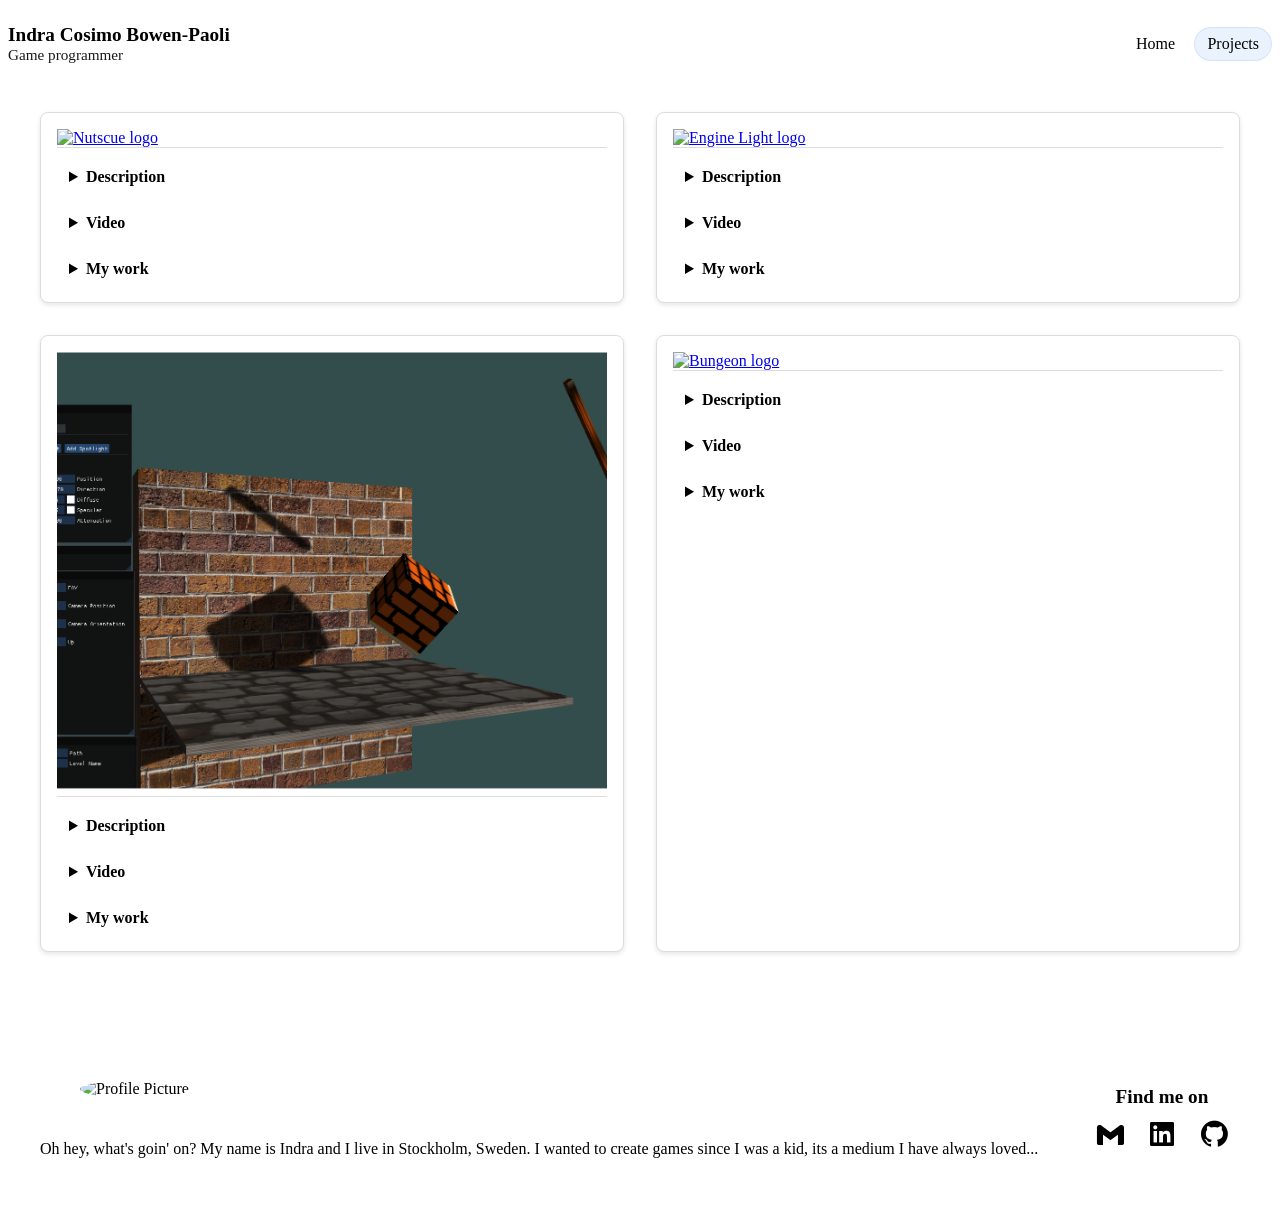
==== commit 6cb88d0d: "wow" ====
--- a/projects.html
+++ b/projects.html
@@ -911,8 +911,8 @@
                     <div class="about-blurb">
                         <a href="#about" class="footer-blurb-link">
                             <p>
-                                Oh hey, what's goin' on? My name is Indra and I live in Stockholm, Sweden.
-                                I am a game programmer; however, my passion for games lies in design...
+            Oh hey, what's goin' on? My name is Indra and I live in Stockholm, Sweden.
+            I wanted to create games since I was a kid, its a medium I have always loved...
                             </p>
                         </a>
                     </div>
--- a/styles/components.css
+++ b/styles/components.css
@@ -158,8 +158,16 @@
     text-align: left;
   }
 
-  .footer-left,
-  .footer-right {
+  .footer-left {
     align-items: flex-start;
   }
+  .footer-right {
+    align-items: center;
+    text-align: center;
+  }
+  
+  .footer-links {
+    display: flex;
+    justify-content: center;
+  }
 }
